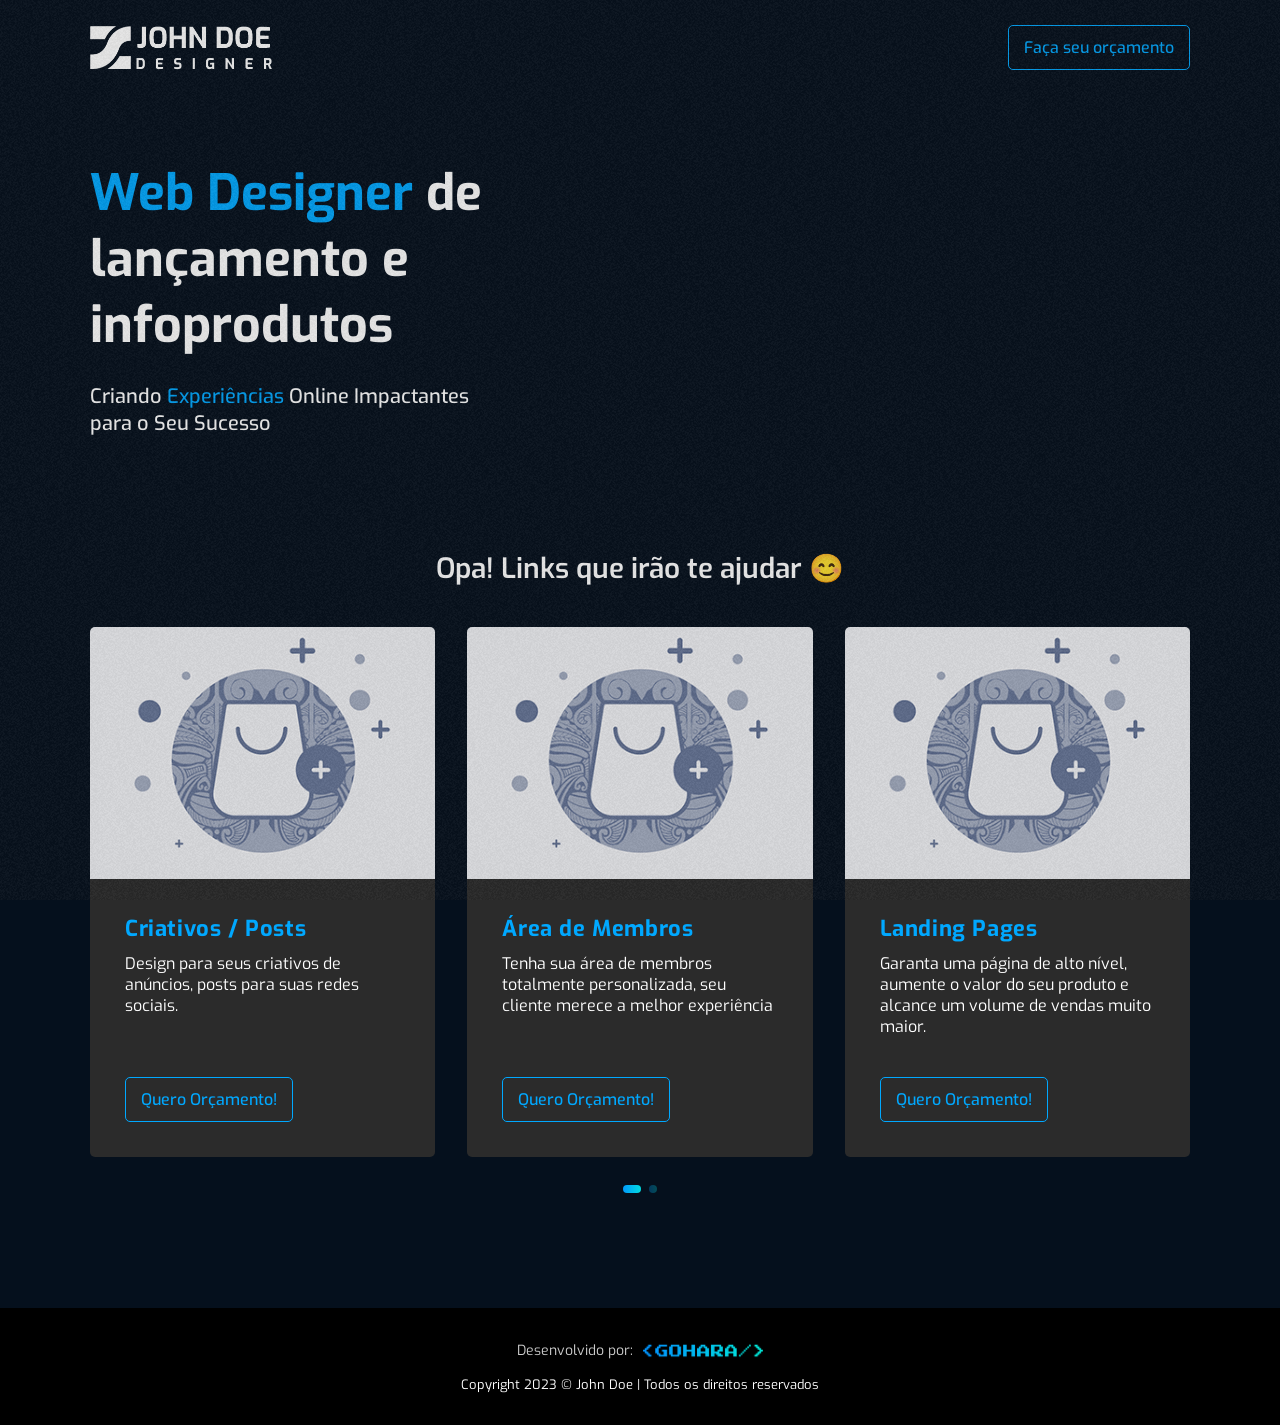
==== index.html @ d26f70c7 "initial commit" ====
<!DOCTYPE html>
<html lang="pt-br" class="page-home">
<head>
    <meta charset="UTF-8">
    <meta http-equiv="X-UA-Compatible" content="IE=edge">
    <meta name="viewport" content="width=device-width, initial-scale=1.0">
    <!-- fonts import -->
    <link rel="preconnect" href="https://fonts.gstatic.com" crossorigin>
    <link href="https://fonts.googleapis.com/css2?family=Exo:wght@400;500;600;700;900&display=swap" rel="stylesheet">
    <!-- five icon -->
    <link rel="shortcut icon" href="./img/favicon.png" type="image/x-icon">
    <!-- css imports -->
    <link rel="stylesheet" href="./css/plugins.css">
    <link rel="stylesheet" href="./css/main.min.css">
    <!-- Primary Meta Tags -->
    <title>Base Clean</title>
    <meta name="title" content="Base Clean" />
    <meta name="description" content="Colocar descrição do projeto no qual esta trabalhando" />
    <!-- Open Graph / Facebook -->
    <meta property="og:type" content="website" />
    <meta property="og:url" content="https://gohara.netlify.app/" />
    <meta property="og:title" content="Base Clean" />
    <meta property="og:description" content="Colocar descrição do projeto no qual esta trabalhando" />
    <meta property="og:image" content="https://gohara.netlify.app/img/meta-tags.png" />
    <!-- Twitter -->
    <meta property="twitter:card" content="summary_large_image" />
    <meta property="twitter:url" content="https://gohara.netlify.app/" />
    <meta property="twitter:title" content="Base Clean" />
    <meta property="twitter:description" content="Colocar descrição do projeto no qual esta trabalhando" />
    <meta property="twitter:image" content="https://gohara.netlify.app/img/meta-tags.png" />
</head>
<body>
    <div class="noise"></div>

    <header id="js-header">
        <div class="container">
            <a class="logo" href="./">
                <img src="./img/jhon-doe-logo.svg" alt="Jhon Doe Logo">
            </a>
            
            <a class="btn-orcamento" href="#faq">Faça seu orçamento</a>
        </div>
    </header>

    <section class="s-hero">
        <div class="container">
            <div class="left">
                <h1><span>Web Designer</span> de lançamento e infoprodutos</h1>
                <h3>Criando <span>Experiências</span> Online Impactantes para o Seu Sucesso</h3>
            </div>
        </div>
    </section>

    <section class="s-links">
        <div class="container">
            <div class="s-links-titles" data-aos="fade-right">
                <h2>Opa! <span>Links</span> que irão te ajudar 😊</h2>
            </div>

            <div class="slide-links" data-aos="fade-up">
                <div class="swiper-wrapper">
                    <div class="swiper-slide">
                        <div class="s-links-item">
                            <figure>
                                <img src="./img/img-test.png" alt="">
                            </figure>
                            <div class="s-links-info">
                                <h3>Criativos / Posts</h3>
                                <p>Design para seus criativos de anúncios, posts para suas redes sociais.</p>
                                <a class="btn-orcamento" href="#faq">Quero Orçamento!</a>
                            </div>
                        </div>
                    </div>
                    
                    <div class="swiper-slide">
                        <div class="s-links-item">
                            <figure>
                                <img src="./img/img-test.png" alt="">
                            </figure>
                            <div class="s-links-info">
                                <h3>Área de Membros</h3>
                                <p>Tenha sua área de membros totalmente personalizada, seu cliente merece a melhor experiência</p>
                                <a class="btn-orcamento" href="#faq">Quero Orçamento!</a>
                            </div>
                        </div>
                    </div>

                    <div class="swiper-slide">
                        <div class="s-links-item">
                            <figure>
                                <img src="./img/img-test.png" alt="">
                            </figure>
                            <div class="s-links-info">
                                <h3>Landing Pages</h3>
                                <p>Garanta uma página de alto nível, aumente o valor do seu produto e alcance um volume de vendas muito maior.</p>
                                <a class="btn-orcamento" href="#faq">Quero Orçamento!</a>
                            </div>
                        </div>
                    </div>
                    
                    <div class="swiper-slide">
                        <div class="s-links-item">
                            <figure>
                                <img src="./img/img-test.png" alt="">
                            </figure>
                            <div class="s-links-info">
                                <h3>Sites institucionais</h3>
                                <p>Criação de sites institucionais que são profissionais, modernos e personalizado em cada detalhe.</p>
                                <a class="btn-orcamento" href="#faq">Quero Orçamento!</a>
                            </div>
                        </div>
                    </div>
                </div>

                <div class="swiper-pagination"></div>
            </div>

            <!--
            <div class="s-links-bottom">
                <div class="swiper-pagination"></div>
            </div>
            -->
        </div>
    </section>

    <footer class="s-footer">
        <div class="container">
            <div class="partners">
                <div class="msg">
                    <p>Desenvolvido por:</p> 
                    <a class="image" href="https://gohara.netlify.app/" target="_blank">
                        <img src="./img/gohara-pixel-logo.png" alt="Logo de Gohara desenvolvedor">
                    </a>
                </div>

                <p class="copy">Copyright 2023 © John Doe | Todos os direitos reservados</p>
                <div class="copy-mobile">
                    <p>Copyright © Lucas & Viana 2023</p>
                    <p>Todoso os direitos reservados</p>
                </div>
            </div>
        </div>
    </footer>

    <!-- import scripts -->
    <script src="./js/plugins.js"></script>
    <script src="./js/all.js"></script>
</body>
</html>
---- css/main.min.css ----
*{margin:0;padding:0;list-style:none;text-decoration:none;outline:none;border:none;box-sizing:border-box;font-family:"Exo",sans-serif}body{background-color:#05101d}img{max-width:100%;display:block}a{text-decoration:none}button{background-color:rgba(0,0,0,0);cursor:pointer}.noise{display:block;width:100vw;height:100vh;opacity:.15;background-image:url("../img/noise-animation.gif");overflow:hidden;position:fixed;top:0;left:0;pointer-events:none;z-index:2024}.container{width:100%;max-width:1130px;padding:0 15px;margin:0 auto}.btn-orcamento{color:#00a8ff;background-color:rgba(0,0,0,0);border:1px solid #00a8ff;font-size:16px;font-weight:500;transition:all .3s ease;padding:11px 15px;border-radius:5px}.btn-orcamento:hover{color:#fff;background-color:#00a8ff}header{position:fixed;top:0;left:0;width:100%;z-index:2022;padding-top:25px;transition:all .3s ease}header.fixed-menu{background-color:#071126;padding-bottom:29px;transition:all .3s ease;overflow:hidden}header .container{display:flex;align-items:center;justify-content:space-between}header .logo{z-index:35}header .logo img{width:100%;max-width:182px;min-width:182px}@media(max-width: 768px){header nav{max-width:100%;margin-left:0;display:flex;justify-content:flex-end}header nav ul{display:none}header .hamburger{display:block}}@media(max-width: 500.1px){header:before{left:-50%}}.s-hero{padding-top:10rem;height:500px}.s-hero .left{width:100%;max-width:400px}.s-hero .left h1 span,.s-hero .left h3 span{color:#00a8ff}.s-hero .left h1{color:#fff;font-size:50px;font-style:normal;font-weight:700;line-height:normal;margin-bottom:25px}.s-hero .left h3{color:#fff;font-size:20px;font-style:normal;font-weight:500;line-height:normal}.s-links{padding:50px 0 100px}.s-links-bottom .swiper-pagination{position:relative;text-align:center;margin-top:30px;flex:1}.s-links-bottom .swiper-pagination .swiper-pagination-bullet{background:#019bfc;background:linear-gradient(90deg, rgb(1, 155, 252) 0%, rgb(1, 219, 224) 100%);opacity:.3;border-radius:12px;transition:all .3s}.s-links-bottom .swiper-pagination .swiper-pagination-bullet-active{opacity:1;width:17.23px}.s-links-titles{margin-bottom:40px;text-align:center}.s-links-titles h2{color:#fff;font-size:28px;font-style:normal;font-weight:600;line-height:normal}.s-links-item{width:100%;max-width:370px;border-radius:5px;overflow:hidden}.s-links-item h3{color:#fff;font-size:22px;font-style:normal;font-weight:500;line-height:normal}.s-links-item p{color:#fff;font-size:16px;font-style:normal;font-weight:400;line-height:normal;min-height:84px}.s-links-info{padding:35px;background-color:#2b2b2b}.s-links-info h3{font-weight:700;margin-bottom:10px;letter-spacing:.6px;color:#00a8ff}.s-links-info a{margin-top:40px;display:inline-block}.s-links .slide-links{overflow:hidden}.s-links .slide-links .swiper-pagination{position:relative;text-align:center;margin-top:30px;flex:1}.s-links .slide-links .swiper-pagination .swiper-pagination-bullet{background:#019bfc;background:linear-gradient(90deg, rgb(1, 155, 252) 0%, rgb(1, 219, 224) 100%);opacity:.3;border-radius:12px;transition:all .3s}.s-links .slide-links .swiper-pagination .swiper-pagination-bullet-active{opacity:1;width:17.23px}.s-404,body{height:100vh}#page-404 body{background:url("../img/pg-not-found-bg.jpg") no-repeat center center/cover}.s-404{display:flex;align-items:center;justify-content:space-between;width:100%;max-width:42%;margin:0 auto}.s-404 main{max-width:23.75rem;color:#d6d6f2}.s-404 aside{display:flex;align-items:center}.s-404 h1{font-size:2.5rem;line-height:120%}.s-404 p{margin-top:1.5rem;font-size:1.25rem;font-weight:300;line-height:140%}.s-404 .button-wrapper{margin-top:3.5rem;display:flex;align-items:center;gap:1rem}.s-404 .button-wrapper .btn{display:flex;align-items:center;justify-content:center;padding:.75rem 1.5rem;background:#151557;border-radius:62.4375rem;color:#e2e2f5;font-weight:500;line-height:140%;text-transform:uppercase}.s-404 .button-wrapper .btn:hover{background:#212187}footer{background-color:#000}footer .container{display:flex;align-items:center;justify-content:center;flex-direction:column;padding:2rem 0}footer .msg{display:flex;align-items:center;justify-content:center;width:100%;max-width:100%;margin-bottom:15px}footer .msg .image{max-width:120px}footer .msg p{margin-right:10px;font-weight:400;font-size:14px;line-height:150%;color:#fff;opacity:.8;text-align:left}footer .partners{width:100%;max-width:100%;text-align:center}footer .partners .copy{font-size:13px;color:#fff}footer .partners .copy-mobile{display:none}@media(max-width: 500.1px){footer .partners .copy{display:none}footer .partners .copy-mobile{color:#fff;display:block}footer .partners .copy-mobile p:not(:last-child){margin-bottom:5px}footer .msg{flex-direction:column}footer .msg p{margin-right:0;margin-bottom:5px}}
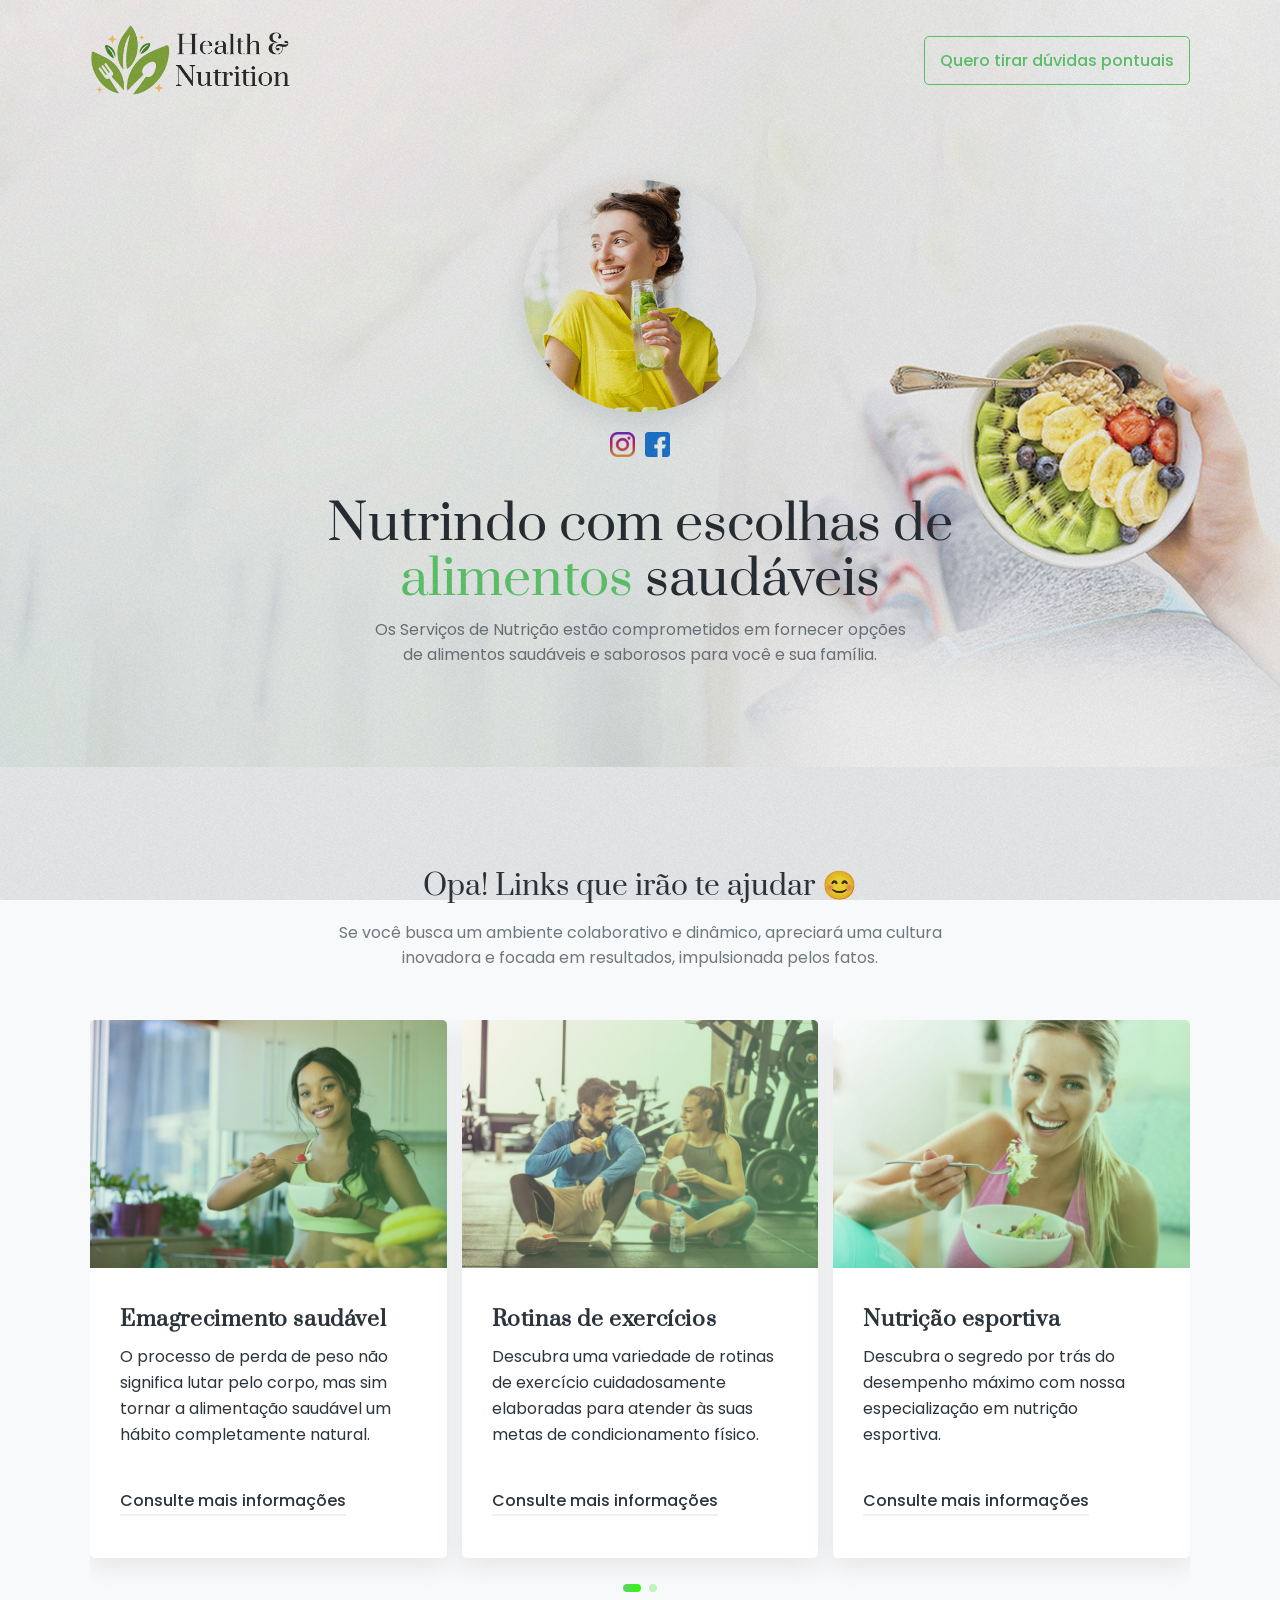
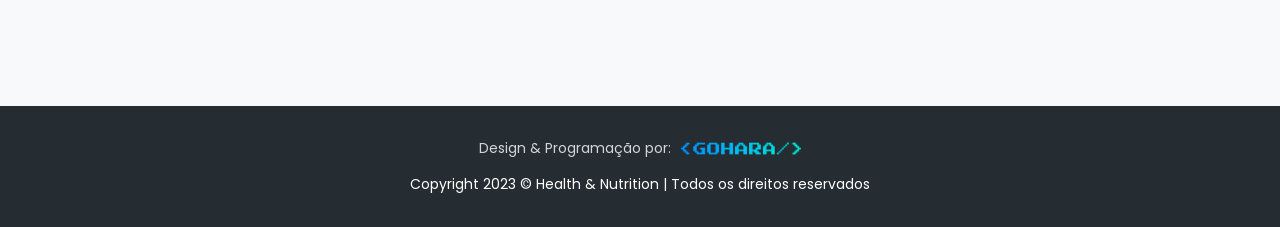
==== commit 7b779a28: "Ajustes" ====
--- a/index.html
+++ b/index.html
@@ -5,15 +5,19 @@
     <meta http-equiv="X-UA-Compatible" content="IE=edge">
     <meta name="viewport" content="width=device-width, initial-scale=1.0">
     <!-- fonts import -->
+    <link rel="preconnect" href="https://fonts.googleapis.com">
     <link rel="preconnect" href="https://fonts.gstatic.com" crossorigin>
-    <link href="https://fonts.googleapis.com/css2?family=Exo:wght@400;500;600;700;900&display=swap" rel="stylesheet">
+    <link href="https://fonts.googleapis.com/css2?family=Prata&display=swap" rel="stylesheet">
+    <link rel="preconnect" href="https://fonts.googleapis.com">
+    <link rel="preconnect" href="https://fonts.gstatic.com" crossorigin>
+    <link href="https://fonts.googleapis.com/css2?family=Poppins:wght@400;500;700&display=swap" rel="stylesheet">
     <!-- five icon -->
     <link rel="shortcut icon" href="./img/favicon.png" type="image/x-icon">
     <!-- css imports -->
     <link rel="stylesheet" href="./css/plugins.css">
     <link rel="stylesheet" href="./css/main.min.css">
     <!-- Primary Meta Tags -->
-    <title>Base Clean</title>
+    <title>Health & Nutrition - Site Oficial</title>
     <meta name="title" content="Base Clean" />
     <meta name="description" content="Colocar descrição do projeto no qual esta trabalhando" />
     <!-- Open Graph / Facebook -->
@@ -34,27 +38,45 @@
 
     <header id="js-header">
         <div class="container">
-            <a class="logo" href="./">
-                <img src="./img/jhon-doe-logo.svg" alt="Jhon Doe Logo">
-            </a>
-            
-            <a class="btn-orcamento" href="#faq">Faça seu orçamento</a>
+            <a class="logo" href="./"></a>
+            <a class="btn-orcamento" href="#faq">Quero tirar dúvidas pontuais</a>
         </div>
     </header>
 
-    <section class="s-hero">
+    <section class="s-hero s-hero-bg-mobile">
         <div class="container">
-            <div class="left">
-                <h1><span>Web Designer</span> de lançamento e infoprodutos</h1>
-                <h3>Criando <span>Experiências</span> Online Impactantes para o Seu Sucesso</h3>
+            <div class="s-hero-center">
+                <div class="s-hero-photo" data-aos="fade-down">
+                    <img src="./img/photo-perfil.png" alt="">
+                </div>
+                <div class="s-hero-icons" data-aos="fade-down" data-aos-offset="0">
+                    <ul>
+                        <a href="#">
+                            <li><img src="./img/instagram-icon-01.png" target="_blank" rel="noopener noreferrer" alt="Ícone do Instagram"></li>
+                            <li><img src="./img/facebook-icon-02.png" target="_blank" rel="noopener noreferrer" alt="Ícone do Facebook"></li>
+                        </a>
+                    </ul>
+                </div>
+                <h1 data-aos="fade-up" data-aos-delay="150" data-aos-offset="0">
+                    Nutrindo com escolhas de <span>alimentos</span> saudáveis
+                    <!-- 
+                    <span class="ic-search">
+                        <div class="alert-show">
+                            É possível alterar esse título
+                        </div>
+                    </span>
+                    -->
+                </h1>
+                <p data-aos="fade-up" data-aos-delay="250" data-aos-offset="0">Os Serviços de Nutrição estão comprometidos em fornecer opções de alimentos saudáveis e saborosos para você e sua família.</p>
             </div>
         </div>
     </section>
 
     <section class="s-links">
         <div class="container">
-            <div class="s-links-titles" data-aos="fade-right">
+            <div class="s-links-titles" data-aos="fade-down" data-aos-delay="350" data-aos-offset="0">
                 <h2>Opa! <span>Links</span> que irão te ajudar 😊</h2>
+                <p>Se você busca um ambiente colaborativo e dinâmico, apreciará uma cultura inovadora e focada em resultados, impulsionada pelos fatos.</p>
             </div>
 
             <div class="slide-links" data-aos="fade-up">
@@ -62,12 +84,12 @@
                     <div class="swiper-slide">
                         <div class="s-links-item">
                             <figure>
-                                <img src="./img/img-test.png" alt="">
+                                <img src="./img/programa-perca-de-peso.jpeg" alt="">
                             </figure>
                             <div class="s-links-info">
-                                <h3>Criativos / Posts</h3>
-                                <p>Design para seus criativos de anúncios, posts para suas redes sociais.</p>
-                                <a class="btn-orcamento" href="#faq">Quero Orçamento!</a>
+                                <h3>Emagrecimento saudável</h3>
+                                <p>O processo de perda de peso não significa lutar pelo corpo, mas sim tornar a alimentação saudável um hábito completamente natural.</p>
+                                <a class="btn-consulte-mais-informacoes" href="https://api.whatsapp.com/send?phone=5514999066665&text=Olá! Estou interessado em obter informações sobre emagrecimento saudável.">Consulte mais informações</a>
                             </div>
                         </div>
                     </div>
@@ -75,12 +97,12 @@
                     <div class="swiper-slide">
                         <div class="s-links-item">
                             <figure>
-                                <img src="./img/img-test.png" alt="">
+                                <img src="./img/rotina-de-exercicios.jpeg" alt="">
                             </figure>
                             <div class="s-links-info">
-                                <h3>Área de Membros</h3>
-                                <p>Tenha sua área de membros totalmente personalizada, seu cliente merece a melhor experiência</p>
-                                <a class="btn-orcamento" href="#faq">Quero Orçamento!</a>
+                                <h3>Rotinas de exercícios</h3>
+                                <p>Descubra uma variedade de rotinas de exercício cuidadosamente elaboradas para atender às suas metas de condicionamento físico.</p>
+                                <a class="btn-consulte-mais-informacoes" href="#faq">Consulte mais informações</a>
                             </div>
                         </div>
                     </div>
@@ -88,12 +110,12 @@
                     <div class="swiper-slide">
                         <div class="s-links-item">
                             <figure>
-                                <img src="./img/img-test.png" alt="">
+                                <img src="./img/nutricao-esportiva.jpeg" alt="">
                             </figure>
                             <div class="s-links-info">
-                                <h3>Landing Pages</h3>
-                                <p>Garanta uma página de alto nível, aumente o valor do seu produto e alcance um volume de vendas muito maior.</p>
-                                <a class="btn-orcamento" href="#faq">Quero Orçamento!</a>
+                                <h3>Nutrição esportiva</h3>
+                                <p>Descubra o segredo por trás do desempenho máximo com nossa especialização em nutrição esportiva.</p>
+                                <a class="btn-consulte-mais-informacoes" href="#faq">Consulte mais informações</a>
                             </div>
                         </div>
                     </div>
@@ -101,12 +123,12 @@
                     <div class="swiper-slide">
                         <div class="s-links-item">
                             <figure>
-                                <img src="./img/img-test.png" alt="">
+                                <img src="./img/nutricao-pessoal.jpeg" alt="">
                             </figure>
                             <div class="s-links-info">
-                                <h3>Sites institucionais</h3>
-                                <p>Criação de sites institucionais que são profissionais, modernos e personalizado em cada detalhe.</p>
-                                <a class="btn-orcamento" href="#faq">Quero Orçamento!</a>
+                                <h3>Nutrição pessoal</h3>
+                                <p>Inicie sua jornada em direção a uma vida mais saudável e equilibrada com a orientação e adaptada exclusivamente para você.</p>
+                                <a class="btn-consulte-mais-informacoes" href="#faq">Consulte mais informações</a>
                             </div>
                         </div>
                     </div>
@@ -114,12 +136,6 @@
 
                 <div class="swiper-pagination"></div>
             </div>
-
-            <!--
-            <div class="s-links-bottom">
-                <div class="swiper-pagination"></div>
-            </div>
-            -->
         </div>
     </section>
 
@@ -127,17 +143,13 @@
         <div class="container">
             <div class="partners">
                 <div class="msg">
-                    <p>Desenvolvido por:</p> 
+                    <p>Design & Programação por:</p> 
                     <a class="image" href="https://gohara.netlify.app/" target="_blank">
                         <img src="./img/gohara-pixel-logo.png" alt="Logo de Gohara desenvolvedor">
                     </a>
                 </div>
 
-                <p class="copy">Copyright 2023 © John Doe | Todos os direitos reservados</p>
-                <div class="copy-mobile">
-                    <p>Copyright © Lucas & Viana 2023</p>
-                    <p>Todoso os direitos reservados</p>
-                </div>
+                <p class="copy">Copyright 2023 © Health & Nutrition | Todos os direitos reservados</p>
             </div>
         </div>
     </footer>
--- a/css/main.min.css
+++ b/css/main.min.css
@@ -1 +1 @@
-*{margin:0;padding:0;list-style:none;text-decoration:none;outline:none;border:none;box-sizing:border-box;font-family:"Exo",sans-serif}body{background-color:#05101d}img{max-width:100%;display:block}a{text-decoration:none}button{background-color:rgba(0,0,0,0);cursor:pointer}.noise{display:block;width:100vw;height:100vh;opacity:.15;background-image:url("../img/noise-animation.gif");overflow:hidden;position:fixed;top:0;left:0;pointer-events:none;z-index:2024}.container{width:100%;max-width:1130px;padding:0 15px;margin:0 auto}.btn-orcamento{color:#00a8ff;background-color:rgba(0,0,0,0);border:1px solid #00a8ff;font-size:16px;font-weight:500;transition:all .3s ease;padding:11px 15px;border-radius:5px}.btn-orcamento:hover{color:#fff;background-color:#00a8ff}header{position:fixed;top:0;left:0;width:100%;z-index:2022;padding-top:25px;transition:all .3s ease}header.fixed-menu{background-color:#071126;padding-bottom:29px;transition:all .3s ease;overflow:hidden}header .container{display:flex;align-items:center;justify-content:space-between}header .logo{z-index:35}header .logo img{width:100%;max-width:182px;min-width:182px}@media(max-width: 768px){header nav{max-width:100%;margin-left:0;display:flex;justify-content:flex-end}header nav ul{display:none}header .hamburger{display:block}}@media(max-width: 500.1px){header:before{left:-50%}}.s-hero{padding-top:10rem;height:500px}.s-hero .left{width:100%;max-width:400px}.s-hero .left h1 span,.s-hero .left h3 span{color:#00a8ff}.s-hero .left h1{color:#fff;font-size:50px;font-style:normal;font-weight:700;line-height:normal;margin-bottom:25px}.s-hero .left h3{color:#fff;font-size:20px;font-style:normal;font-weight:500;line-height:normal}.s-links{padding:50px 0 100px}.s-links-bottom .swiper-pagination{position:relative;text-align:center;margin-top:30px;flex:1}.s-links-bottom .swiper-pagination .swiper-pagination-bullet{background:#019bfc;background:linear-gradient(90deg, rgb(1, 155, 252) 0%, rgb(1, 219, 224) 100%);opacity:.3;border-radius:12px;transition:all .3s}.s-links-bottom .swiper-pagination .swiper-pagination-bullet-active{opacity:1;width:17.23px}.s-links-titles{margin-bottom:40px;text-align:center}.s-links-titles h2{color:#fff;font-size:28px;font-style:normal;font-weight:600;line-height:normal}.s-links-item{width:100%;max-width:370px;border-radius:5px;overflow:hidden}.s-links-item h3{color:#fff;font-size:22px;font-style:normal;font-weight:500;line-height:normal}.s-links-item p{color:#fff;font-size:16px;font-style:normal;font-weight:400;line-height:normal;min-height:84px}.s-links-info{padding:35px;background-color:#2b2b2b}.s-links-info h3{font-weight:700;margin-bottom:10px;letter-spacing:.6px;color:#00a8ff}.s-links-info a{margin-top:40px;display:inline-block}.s-links .slide-links{overflow:hidden}.s-links .slide-links .swiper-pagination{position:relative;text-align:center;margin-top:30px;flex:1}.s-links .slide-links .swiper-pagination .swiper-pagination-bullet{background:#019bfc;background:linear-gradient(90deg, rgb(1, 155, 252) 0%, rgb(1, 219, 224) 100%);opacity:.3;border-radius:12px;transition:all .3s}.s-links .slide-links .swiper-pagination .swiper-pagination-bullet-active{opacity:1;width:17.23px}.s-404,body{height:100vh}#page-404 body{background:url("../img/pg-not-found-bg.jpg") no-repeat center center/cover}.s-404{display:flex;align-items:center;justify-content:space-between;width:100%;max-width:42%;margin:0 auto}.s-404 main{max-width:23.75rem;color:#d6d6f2}.s-404 aside{display:flex;align-items:center}.s-404 h1{font-size:2.5rem;line-height:120%}.s-404 p{margin-top:1.5rem;font-size:1.25rem;font-weight:300;line-height:140%}.s-404 .button-wrapper{margin-top:3.5rem;display:flex;align-items:center;gap:1rem}.s-404 .button-wrapper .btn{display:flex;align-items:center;justify-content:center;padding:.75rem 1.5rem;background:#151557;border-radius:62.4375rem;color:#e2e2f5;font-weight:500;line-height:140%;text-transform:uppercase}.s-404 .button-wrapper .btn:hover{background:#212187}footer{background-color:#000}footer .container{display:flex;align-items:center;justify-content:center;flex-direction:column;padding:2rem 0}footer .msg{display:flex;align-items:center;justify-content:center;width:100%;max-width:100%;margin-bottom:15px}footer .msg .image{max-width:120px}footer .msg p{margin-right:10px;font-weight:400;font-size:14px;line-height:150%;color:#fff;opacity:.8;text-align:left}footer .partners{width:100%;max-width:100%;text-align:center}footer .partners .copy{font-size:13px;color:#fff}footer .partners .copy-mobile{display:none}@media(max-width: 500.1px){footer .partners .copy{display:none}footer .partners .copy-mobile{color:#fff;display:block}footer .partners .copy-mobile p:not(:last-child){margin-bottom:5px}footer .msg{flex-direction:column}footer .msg p{margin-right:0;margin-bottom:5px}}+*{margin:0;padding:0;list-style:none;text-decoration:none;outline:none;border:none;box-sizing:border-box}img{max-width:100%;display:block}a{text-decoration:none}button{background-color:rgba(0,0,0,0);cursor:pointer}.noise{display:block;width:100vw;height:100vh;opacity:.11;background-image:url("../img/noise-animation.gif");overflow:hidden;position:fixed;top:0;left:0;pointer-events:none;z-index:2024}.container{width:100%;max-width:1130px;padding:0 15px;margin:0 auto}h1,h2,h3{font-family:"Prata",serif}p{font-family:"Poppins",sans-serif}.btn-orcamento{color:#61ce70;background-color:rgba(0,0,0,0);border:1px solid #61ce70;font-size:16px;font-weight:500;transition:all .3s ease;padding:11px 15px;border-radius:5px;font-family:"Poppins",sans-serif}.btn-orcamento:hover{color:#fff;background-color:#61ce70}@media(max-width: 500.1px){.btn-orcamento{font-size:14px}}@media(max-width: 320.1px){.btn-orcamento{font-size:14px;padding:10px 10px}}.btn-consulte-mais-informacoes{position:relative;color:#2b343b;background-color:rgba(0,0,0,0);font-size:16px;font-weight:500;transition:all .3s ease 0s;border-radius:5px;font-family:"Poppins",sans-serif}.btn-consulte-mais-informacoes:hover{color:#61ce70}.btn-consulte-mais-informacoes:hover:after{width:100%;right:auto;left:0}.btn-consulte-mais-informacoes:before{position:absolute;content:"";bottom:-3px;left:auto;right:0;width:100%;height:2px;background-color:#efefef;transition:all .3s ease 0s}.btn-consulte-mais-informacoes:after{position:absolute;content:"";bottom:-3px;left:auto;right:0;width:0;height:2px;background-color:#61ce70;transition:all .3s ease 0s}.ic-search{position:absolute;left:0;top:-30px;z-index:6;width:26px;height:16px;display:inline-block;vertical-align:-3px;background:url("data:image/svg+xml,%3Csvg fill='%23113966' xmlns='http://www.w3.org/2000/svg' xmlns:xlink='http://www.w3.org/1999/xlink' x='0px' y='0px' viewBox='0 0 510 510'%3E%3Cpath d='M255,0C114.75,0,0,114.75,0,255s114.75,255,255,255s255-114.75,255-255S395.25,0,255,0z M280.5,382.5h-51v-153h51V382.5z M280.5,178.5h-51v-51h51V178.5z'/%3E%3C/svg%3E") no-repeat}.ic-search .alert-show{position:absolute;margin-left:20px;background-color:#474e5f;border-radius:6px;padding:20px;color:#fff;font-size:12px;transform:scale(0.6);transform-origin:top left;opacity:0;visibility:hidden;transition:ease-in-out .2s;transition-delay:.2s;width:274px;font-weight:400;z-index:5}.ic-search:hover .alert-show{opacity:1;visibility:visible;transform:scale(1);transition-delay:0s}.ic-search .alert-show::before{position:absolute;top:10px;left:-5px;border-top:5px solid rgba(0,0,0,0);border-bottom:5px solid rgba(0,0,0,0);border-right:5px solid #474e5f}.ic-search .link{display:block;margin-top:20px;color:#fff;text-decoration:none}.ic-search .link::before{content:"";background-image:url("data:image/svg+xml,%3Csvg fill='%23fff' xmlns='http://www.w3.org/2000/svg' width='16' height='16' viewBox='0 0 16 16'%3E%3Cg transform='translate(0 -3)'%3E%3Cg transform='translate(-.258 2.742)'%3E%3Cpath d='M16.034 6.97l-2.049-.27a5.9 5.9 0 0 0-.574-1.383l1.256-1.647a.258.258 0 0 0-.022-.339l-1.46-1.46a.257.257 0 0 0-.339-.022L11.2 3.106a5.9 5.9 0 0 0-1.38-.574L9.546.482A.258.258 0 0 0 9.29.258H7.226a.258.258 0 0 0-.256.224l-.27 2.05a5.9 5.9 0 0 0-1.383.574L3.67 1.849a.257.257 0 0 0-.339.022l-1.46 1.46a.258.258 0 0 0-.022.339l1.257 1.643A5.9 5.9 0 0 0 2.532 6.7l-2.05.27a.258.258 0 0 0-.224.256V9.29a.258.258 0 0 0 .224.256l2.05.273a5.9 5.9 0 0 0 .573 1.381l-1.256 1.646a.258.258 0 0 0 .022.339l1.46 1.46a.258.258 0 0 0 .339.022l1.643-1.257a5.9 5.9 0 0 0 1.383.574l.273 2.05a.258.258 0 0 0 .256.224H9.29a.258.258 0 0 0 .256-.224l.273-2.05a5.9 5.9 0 0 0 1.383-.574l1.643 1.257a.258.258 0 0 0 .339-.022l1.46-1.46a.258.258 0 0 0 .022-.339L13.411 11.2a5.9 5.9 0 0 0 .574-1.383l2.05-.273a.258.258 0 0 0 .224-.256V7.226a.258.258 0 0 0-.225-.256zm-7.776 3.611a2.323 2.323 0 1 1 2.323-2.323 2.322 2.322 0 0 1-2.323 2.323z'%3E%3C/path%3E%3C/g%3E%3C/g%3E%3C/svg%3E");width:16px;height:16px;display:inline-block;margin-right:5px;vertical-align:-4px}header{position:fixed;top:0;left:0;width:100%;z-index:2022;padding-top:25px;transition:all .3s ease}header.fixed-menu{background-color:rgba(43,52,59,.968627451);padding-bottom:29px;transition:all .3s ease;overflow:hidden}header.fixed-menu .logo{background:url("../img/nutrition-logo.png") no-repeat center center;display:inline-block;width:200px;height:70px;background-size:100%;transition:background-image .3s}header .logo{display:inline-block;width:200px;height:70px;background:url("../img/nutrition-logo-black.png") no-repeat center center;background-size:100%;transition:background-image .3s}header .container{display:flex;align-items:center;justify-content:space-between}header .logo{z-index:35}header .logo img{width:100%;max-width:182px;min-width:182px}@media(max-width: 768px){header nav{max-width:100%;margin-left:0;display:flex;justify-content:flex-end}header nav ul{display:none}header .hamburger{display:block}}@media(max-width: 521px){header .logo{margin-bottom:20px}header .container{flex-direction:column;justify-content:center}}@media(max-width: 500.1px){header{padding-top:15px}header:before{left:-50%}header.fixed-menu{padding-bottom:15px}header.fixed-menu .logo{width:160px;height:60px}header .logo{width:160px;height:60px;margin-bottom:10px}}@media(max-width: 320.1px){header{padding:10px 0}header.fixed-menu{padding-bottom:15px}header.fixed-menu .logo{width:130px;height:45px}header .logo{width:130px;height:45px}}.s-hero{padding:180px 0 100px;background:url("../img/s-hero-background.png") no-repeat center center;background-size:cover;display:inline-block;width:100%;transition:background-image .3s}.s-hero-photo{border-radius:100%;height:232px;width:232px;overflow:hidden;display:flex;align-items:center;justify-content:center;position:relative;box-shadow:rgba(100,100,111,.2) 0px 7px 29px 0px}.s-hero-photo img{width:100%;height:auto}.s-hero-icons{display:flex;justify-content:center;width:100%;max-width:100%;margin-top:20px}.s-hero-icons ul a{display:flex}.s-hero-icons ul a li{transition:all .3s ease}@media(min-width: 768px){.s-hero-icons ul a li:hover{transform:scale(1.2)}}.s-hero-icons ul a li:not(:last-child){margin-right:10px}.s-hero-icons img{max-width:25px}.s-hero-center{width:100%;max-width:670px;text-align:center;margin:0 auto;display:flex;flex-direction:column;align-items:center;position:relative}.s-hero-center h1 span,.s-hero-center h3 span{color:#61ce70}.s-hero-center h1{color:#262d33;font-size:50px;font-style:normal;font-weight:400;line-height:1.1;margin:40px 0 10px}.s-hero-center p{color:#6f787e;font-size:16px;font-style:normal;font-weight:400;line-height:normal;max-width:550px;margin:0 auto}@media(max-width: 768px){.s-hero-center h1{font-size:40px}}@media(max-width: 500.1px){.s-hero{padding:170px 0 100px}.s-hero-bg-mobile{padding:230px 0 100px;background:url("../img/s-hero-background-mobile.png") no-repeat center center;background-size:cover;display:inline-block;width:100%;transition:background-image .3s}.s-hero-center h1{font-size:28px}}@media(max-width: 320.1px){.s-hero{padding:180px 0 100px}.s-hero-photo{height:150px;width:150px}.s-hero-center h1{margin:20px 0 10px;font-size:22px}.s-hero-center p{font-size:15px}.s-hero-icons img{max-width:20px}}.s-links{padding:100px 0;background-color:#f8f9fa}.s-links-bottom .swiper-pagination{position:relative;text-align:center;margin-top:30px;flex:1}.s-links-bottom .swiper-pagination .swiper-pagination-bullet{background:#019bfc;background:linear-gradient(90deg, rgb(1, 155, 252) 0%, rgb(1, 219, 224) 100%);opacity:.3;border-radius:12px;transition:all .3s}.s-links-bottom .swiper-pagination .swiper-pagination-bullet-active{opacity:1;width:17.23px}.s-links-titles{margin-bottom:40px;text-align:center;width:100%;max-width:650px;margin:0 auto}.s-links-titles h2{color:#2b343b;font-size:28px;font-style:normal;font-weight:400;line-height:normal;margin-bottom:15px}.s-links-titles p{color:#6f787e;font-size:16px;font-style:normal;font-weight:400;line-height:normal}.s-links-item{width:100%;max-width:370px;border-radius:5px;overflow:hidden;box-shadow:rgba(149,157,165,.2) 0px 8px 24px}.s-links-item figure{position:relative}.s-links-item figure:after{content:"";top:0;position:absolute;background:linear-gradient(306deg, rgba(97, 206, 112, 0.5411764706) 0%, rgba(70, 73, 140, 0) 100%);width:100%;height:100%;z-index:1;opacity:1;transition:opacity .3s ease}.s-links-info{padding:37px 30px 45px 30px;background-color:#fff;box-shadow:0 0 10px 0 rgba(43,52,59,.05)}.s-links-info h3{font-weight:700;margin-bottom:10px;letter-spacing:.6px;color:#2b343b;font-size:21px}.s-links-info p{color:#2b343b;font-size:16px;font-style:normal;font-weight:400;line-height:26px;min-height:84px}.s-links-info a{margin-top:40px;display:inline-block}.s-links .slide-links{overflow:hidden;margin-top:50px}.s-links .slide-links .swiper-pagination{position:relative;text-align:center;margin-top:30px;flex:1}.s-links .slide-links .swiper-pagination .swiper-pagination-bullet{background:#61ce70;background:linear-gradient(90deg, #61ce70 0%, rgb(45, 252, 1) 100%);opacity:.3;border-radius:12px;transition:all .3s}.s-links .slide-links .swiper-pagination .swiper-pagination-bullet-active{opacity:1;width:17.23px}@media(max-width: 500.1px){.s-links{padding:50px 0}.s-links-titles h2{font-size:24px}}@media(max-width: 320.1px){.s-links-titles h2{font-size:22px}.s-links-titles p{font-size:15px}}.s-404,body{height:100vh}#page-404 body{background:url("../img/pg-not-found-bg.jpg") no-repeat center center/cover}.s-404{display:flex;align-items:center;justify-content:space-between;width:100%;max-width:42%;margin:0 auto}.s-404 main{max-width:23.75rem;color:#d6d6f2}.s-404 aside{display:flex;align-items:center}.s-404 h1{font-size:2.5rem;line-height:120%}.s-404 p{margin-top:1.5rem;font-size:1.25rem;font-weight:300;line-height:140%}.s-404 .button-wrapper{margin-top:3.5rem;display:flex;align-items:center;gap:1rem}.s-404 .button-wrapper .btn{display:flex;align-items:center;justify-content:center;padding:.75rem 1.5rem;background:#151557;border-radius:62.4375rem;color:#e2e2f5;font-weight:500;line-height:140%;text-transform:uppercase}.s-404 .button-wrapper .btn:hover{background:#212187}footer{background-color:#252d32}footer .container{display:flex;align-items:center;justify-content:center;flex-direction:column;padding:2rem 0}footer .msg{display:flex;align-items:center;justify-content:center;width:100%;max-width:100%;margin-bottom:15px}footer .msg .image{max-width:120px}footer .msg p{margin-right:10px;font-weight:400;font-size:14px;line-height:150%;color:#fff;opacity:.8;text-align:left}footer .partners{width:100%;max-width:100%;text-align:center}footer .partners .copy{font-size:14px;color:#fff}@media(max-width: 500.1px){footer .msg{flex-direction:column}footer .msg p{margin-right:0;margin-bottom:5px}}
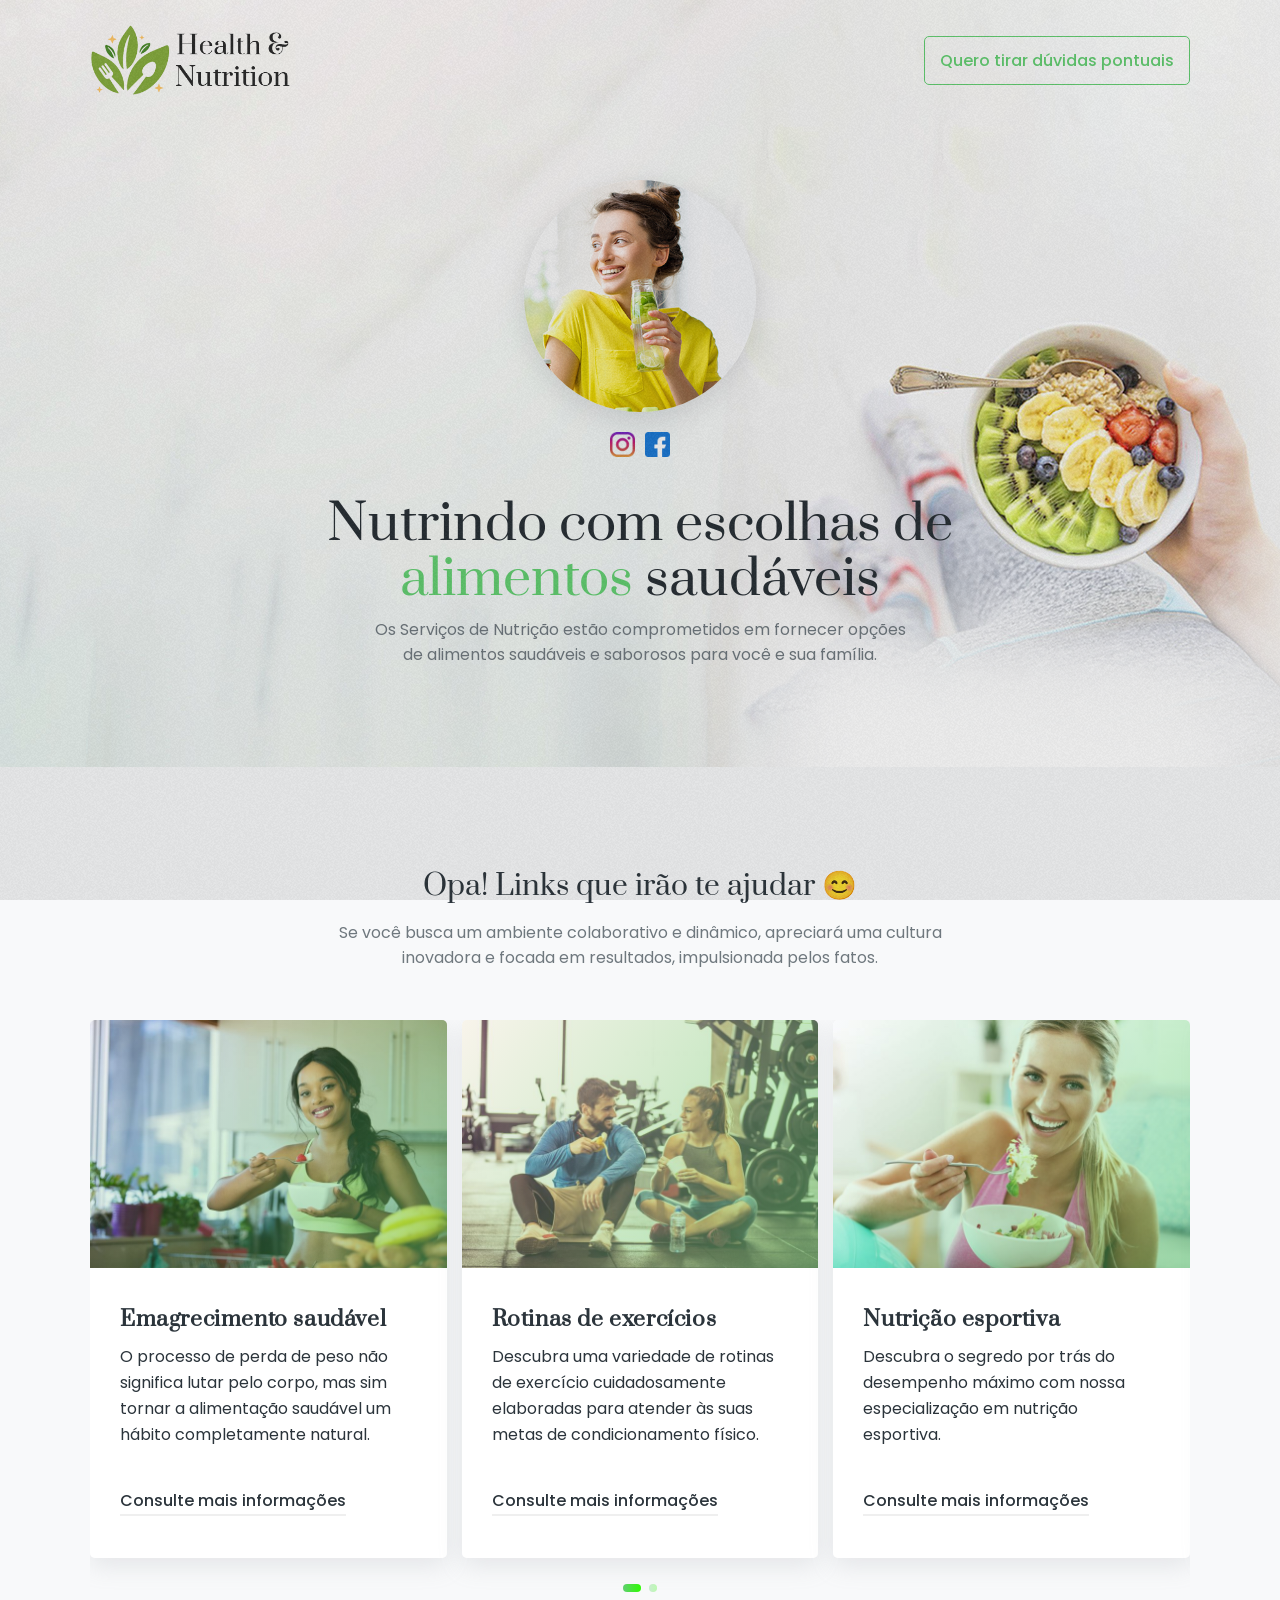
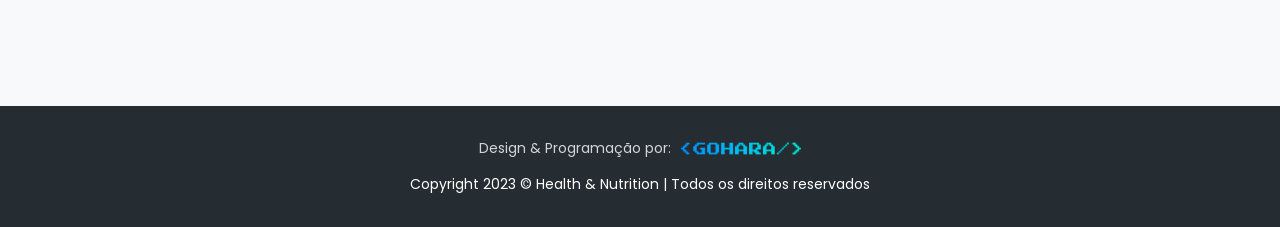
==== commit dd8807b8: "Ajustes" ====
--- a/index.html
+++ b/index.html
@@ -38,7 +38,13 @@
 
     <header id="js-header">
         <div class="container">
-            <a class="logo" href="./"></a>
+            <a class="logo" href="./">
+                <span class="ic-search">
+                    <div class="alert-show">
+                        É possível alterar esse título
+                    </div>
+                </span>
+            </a>
             <a class="btn-orcamento" href="#faq">Quero tirar dúvidas pontuais</a>
         </div>
     </header>
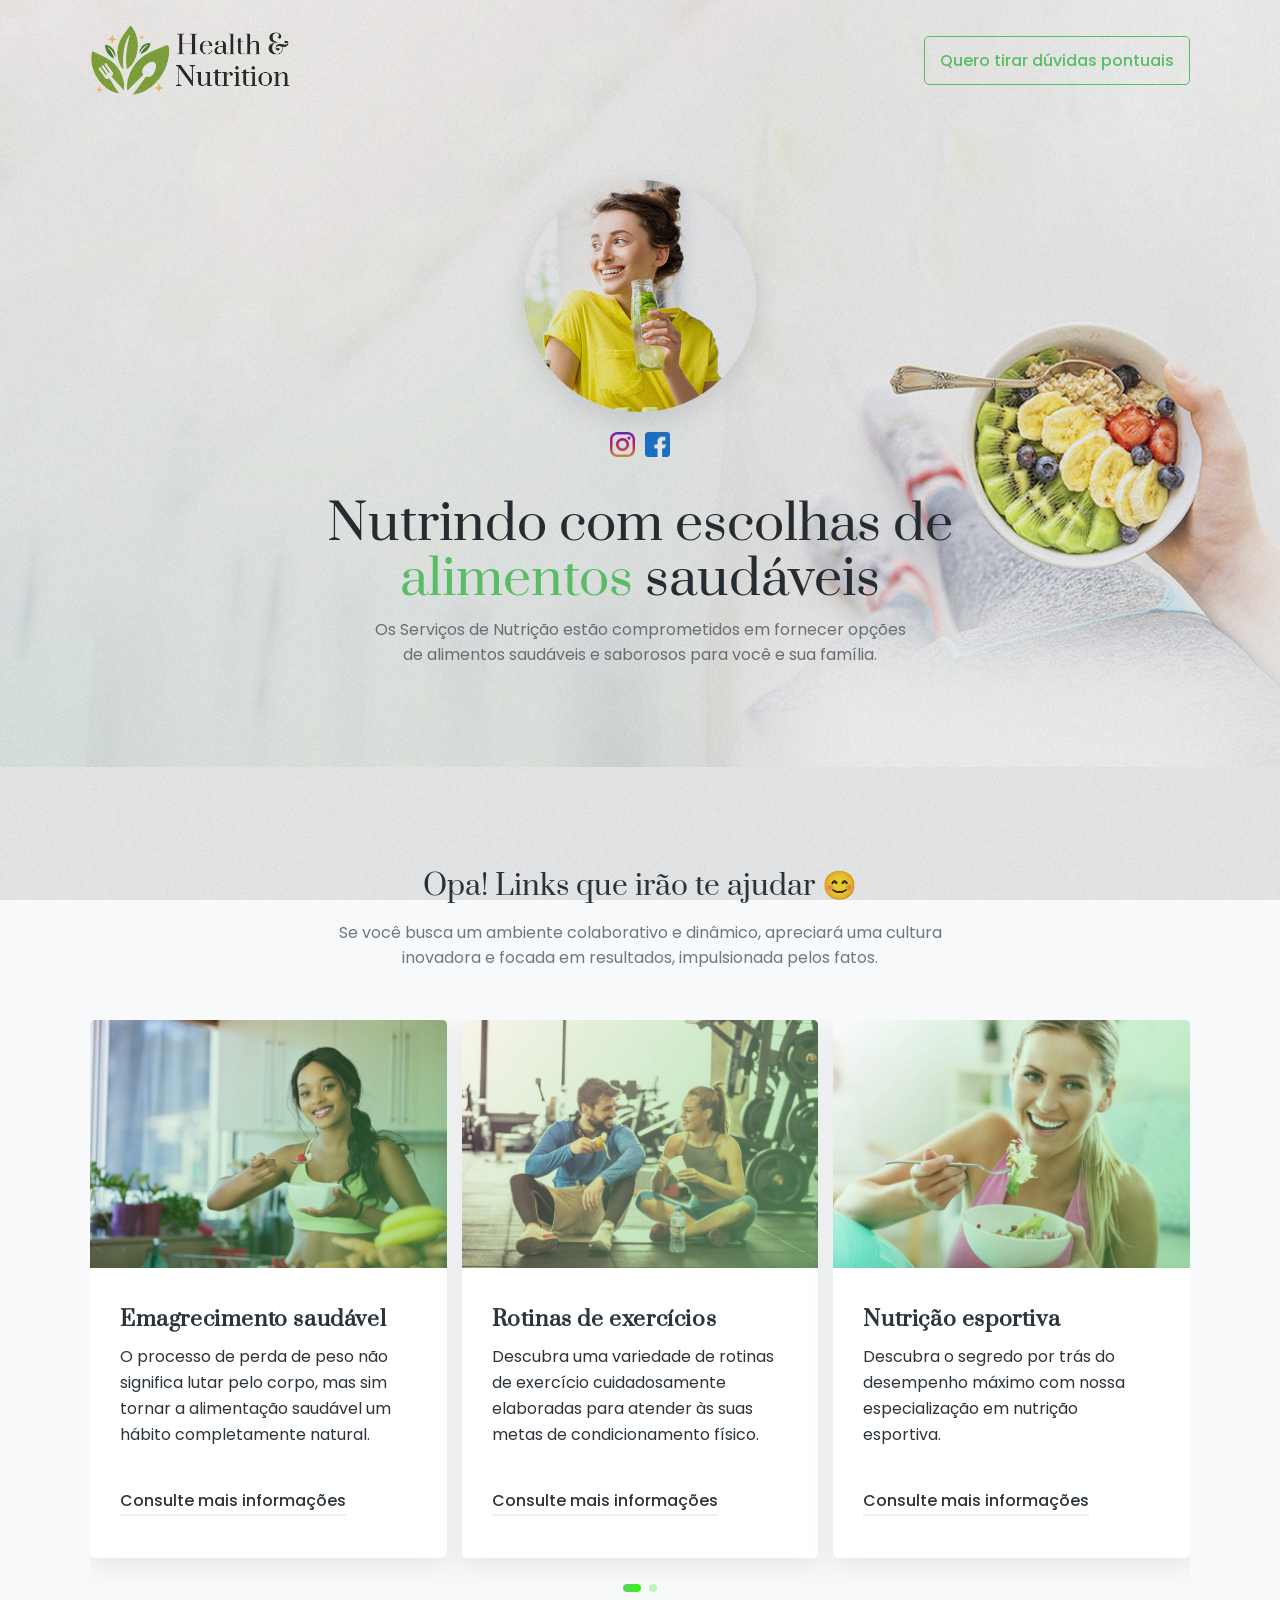
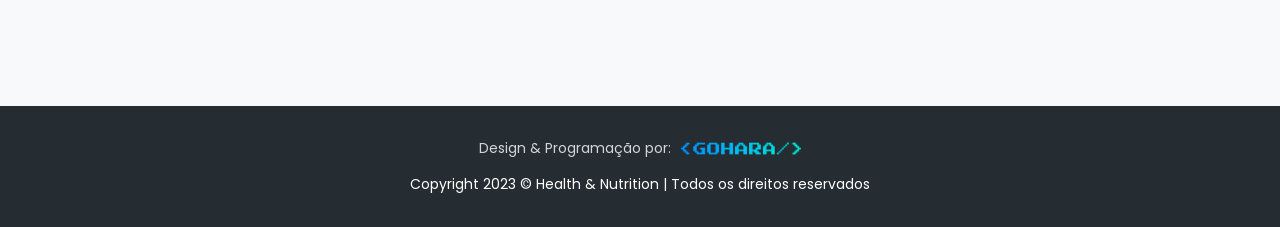
==== commit d71dc917: "Ajustes" ====
--- a/index.html
+++ b/index.html
@@ -18,27 +18,27 @@
     <link rel="stylesheet" href="./css/main.min.css">
     <!-- Primary Meta Tags -->
     <title>Health & Nutrition - Site Oficial</title>
-    <meta name="title" content="Base Clean" />
-    <meta name="description" content="Colocar descrição do projeto no qual esta trabalhando" />
+    <meta name="title" content="Health & Nutrition - Site Oficial" />
+    <meta name="description" content="Descubra uma fonte confiável de informações sobre saúde e nutrição no site oficial da Health & Nutrition. Encontre artigos, dicas, receitas saudáveis e orientações especializadas para melhorar seu bem-estar e qualidade de vida." />
     <!-- Open Graph / Facebook -->
     <meta property="og:type" content="website" />
-    <meta property="og:url" content="https://gohara.netlify.app/" />
-    <meta property="og:title" content="Base Clean" />
-    <meta property="og:description" content="Colocar descrição do projeto no qual esta trabalhando" />
-    <meta property="og:image" content="https://gohara.netlify.app/img/meta-tags.png" />
+    <meta property="og:url" content="https://pg-links-template-01.netlify.app/" />
+    <meta property="og:title" content="Health & Nutrition - Site Oficial" />
+    <meta property="og:description" content="Descubra uma fonte confiável de informações sobre saúde e nutrição no site oficial da Health & Nutrition. Encontre artigos, dicas, receitas saudáveis e orientações especializadas para melhorar seu bem-estar e qualidade de vida." />
+    <meta property="og:image" content="https://pg-links-template-01.netlify.app//img/meta-tags.png" />
     <!-- Twitter -->
     <meta property="twitter:card" content="summary_large_image" />
-    <meta property="twitter:url" content="https://gohara.netlify.app/" />
-    <meta property="twitter:title" content="Base Clean" />
-    <meta property="twitter:description" content="Colocar descrição do projeto no qual esta trabalhando" />
-    <meta property="twitter:image" content="https://gohara.netlify.app/img/meta-tags.png" />
+    <meta property="twitter:url" content="https://pg-links-template-01.netlify.app/" />
+    <meta property="twitter:title" content="Health & Nutrition - Site Oficial" />
+    <meta property="twitter:description" content="Descubra uma fonte confiável de informações sobre saúde e nutrição no site oficial da Health & Nutrition. Encontre artigos, dicas, receitas saudáveis e orientações especializadas para melhorar seu bem-estar e qualidade de vida." />
+    <meta property="twitter:image" content="https://pg-links-template-01.netlify.app//img/meta-tags.png" />
 </head>
 <body>
     <div class="noise"></div>
 
     <header id="js-header">
         <div class="container">
-            <a class="logo" href="./">
+            <a class="logo" id="logo" href="./">
                 <span class="ic-search">
                     <div class="alert-show">
                         É possível alterar esse título
@@ -57,9 +57,15 @@
                 </div>
                 <div class="s-hero-icons" data-aos="fade-down" data-aos-offset="0">
                     <ul>
-                        <a href="#">
-                            <li><img src="./img/instagram-icon-01.png" target="_blank" rel="noopener noreferrer" alt="Ícone do Instagram"></li>
-                            <li><img src="./img/facebook-icon-02.png" target="_blank" rel="noopener noreferrer" alt="Ícone do Facebook"></li>
+                        <a href="https://www.instagram.com/" target="_blank" rel="noopener noreferrer">
+                            <li>
+                                <img src="./img/instagram-icon-01.png" alt="Ícone do Instagram">
+                            </li>
+                        </a>
+                        <a href="https://www.facebook.com/" target="_blank" rel="noopener noreferrer">
+                            <li>
+                                <img src="./img/facebook-icon-02.png"  alt="Ícone do Facebook">
+                            </li>
                         </a>
                     </ul>
                 </div>
--- a/css/main.min.css
+++ b/css/main.min.css
@@ -1 +1 @@
-*{margin:0;padding:0;list-style:none;text-decoration:none;outline:none;border:none;box-sizing:border-box}img{max-width:100%;display:block}a{text-decoration:none}button{background-color:rgba(0,0,0,0);cursor:pointer}.noise{display:block;width:100vw;height:100vh;opacity:.11;background-image:url("../img/noise-animation.gif");overflow:hidden;position:fixed;top:0;left:0;pointer-events:none;z-index:2024}.container{width:100%;max-width:1130px;padding:0 15px;margin:0 auto}h1,h2,h3{font-family:"Prata",serif}p{font-family:"Poppins",sans-serif}.btn-orcamento{color:#61ce70;background-color:rgba(0,0,0,0);border:1px solid #61ce70;font-size:16px;font-weight:500;transition:all .3s ease;padding:11px 15px;border-radius:5px;font-family:"Poppins",sans-serif}.btn-orcamento:hover{color:#fff;background-color:#61ce70}@media(max-width: 500.1px){.btn-orcamento{font-size:14px}}@media(max-width: 320.1px){.btn-orcamento{font-size:14px;padding:10px 10px}}.btn-consulte-mais-informacoes{position:relative;color:#2b343b;background-color:rgba(0,0,0,0);font-size:16px;font-weight:500;transition:all .3s ease 0s;border-radius:5px;font-family:"Poppins",sans-serif}.btn-consulte-mais-informacoes:hover{color:#61ce70}.btn-consulte-mais-informacoes:hover:after{width:100%;right:auto;left:0}.btn-consulte-mais-informacoes:before{position:absolute;content:"";bottom:-3px;left:auto;right:0;width:100%;height:2px;background-color:#efefef;transition:all .3s ease 0s}.btn-consulte-mais-informacoes:after{position:absolute;content:"";bottom:-3px;left:auto;right:0;width:0;height:2px;background-color:#61ce70;transition:all .3s ease 0s}.ic-search{position:absolute;left:0;top:-30px;z-index:6;width:26px;height:16px;display:inline-block;vertical-align:-3px;background:url("data:image/svg+xml,%3Csvg fill='%23113966' xmlns='http://www.w3.org/2000/svg' xmlns:xlink='http://www.w3.org/1999/xlink' x='0px' y='0px' viewBox='0 0 510 510'%3E%3Cpath d='M255,0C114.75,0,0,114.75,0,255s114.75,255,255,255s255-114.75,255-255S395.25,0,255,0z M280.5,382.5h-51v-153h51V382.5z M280.5,178.5h-51v-51h51V178.5z'/%3E%3C/svg%3E") no-repeat}.ic-search .alert-show{position:absolute;margin-left:20px;background-color:#474e5f;border-radius:6px;padding:20px;color:#fff;font-size:12px;transform:scale(0.6);transform-origin:top left;opacity:0;visibility:hidden;transition:ease-in-out .2s;transition-delay:.2s;width:274px;font-weight:400;z-index:5}.ic-search:hover .alert-show{opacity:1;visibility:visible;transform:scale(1);transition-delay:0s}.ic-search .alert-show::before{position:absolute;top:10px;left:-5px;border-top:5px solid rgba(0,0,0,0);border-bottom:5px solid rgba(0,0,0,0);border-right:5px solid #474e5f}.ic-search .link{display:block;margin-top:20px;color:#fff;text-decoration:none}.ic-search .link::before{content:"";background-image:url("data:image/svg+xml,%3Csvg fill='%23fff' xmlns='http://www.w3.org/2000/svg' width='16' height='16' viewBox='0 0 16 16'%3E%3Cg transform='translate(0 -3)'%3E%3Cg transform='translate(-.258 2.742)'%3E%3Cpath d='M16.034 6.97l-2.049-.27a5.9 5.9 0 0 0-.574-1.383l1.256-1.647a.258.258 0 0 0-.022-.339l-1.46-1.46a.257.257 0 0 0-.339-.022L11.2 3.106a5.9 5.9 0 0 0-1.38-.574L9.546.482A.258.258 0 0 0 9.29.258H7.226a.258.258 0 0 0-.256.224l-.27 2.05a5.9 5.9 0 0 0-1.383.574L3.67 1.849a.257.257 0 0 0-.339.022l-1.46 1.46a.258.258 0 0 0-.022.339l1.257 1.643A5.9 5.9 0 0 0 2.532 6.7l-2.05.27a.258.258 0 0 0-.224.256V9.29a.258.258 0 0 0 .224.256l2.05.273a5.9 5.9 0 0 0 .573 1.381l-1.256 1.646a.258.258 0 0 0 .022.339l1.46 1.46a.258.258 0 0 0 .339.022l1.643-1.257a5.9 5.9 0 0 0 1.383.574l.273 2.05a.258.258 0 0 0 .256.224H9.29a.258.258 0 0 0 .256-.224l.273-2.05a5.9 5.9 0 0 0 1.383-.574l1.643 1.257a.258.258 0 0 0 .339-.022l1.46-1.46a.258.258 0 0 0 .022-.339L13.411 11.2a5.9 5.9 0 0 0 .574-1.383l2.05-.273a.258.258 0 0 0 .224-.256V7.226a.258.258 0 0 0-.225-.256zm-7.776 3.611a2.323 2.323 0 1 1 2.323-2.323 2.322 2.322 0 0 1-2.323 2.323z'%3E%3C/path%3E%3C/g%3E%3C/g%3E%3C/svg%3E");width:16px;height:16px;display:inline-block;margin-right:5px;vertical-align:-4px}header{position:fixed;top:0;left:0;width:100%;z-index:2022;padding-top:25px;transition:all .3s ease}header.fixed-menu{background-color:rgba(43,52,59,.968627451);padding-bottom:29px;transition:all .3s ease;overflow:hidden}header.fixed-menu .logo{background:url("../img/nutrition-logo.png") no-repeat center center;display:inline-block;width:200px;height:70px;background-size:100%;transition:background-image .3s}header .logo{display:inline-block;width:200px;height:70px;background:url("../img/nutrition-logo-black.png") no-repeat center center;background-size:100%;transition:background-image .3s}header .container{display:flex;align-items:center;justify-content:space-between}header .logo{z-index:35}header .logo img{width:100%;max-width:182px;min-width:182px}@media(max-width: 768px){header nav{max-width:100%;margin-left:0;display:flex;justify-content:flex-end}header nav ul{display:none}header .hamburger{display:block}}@media(max-width: 521px){header .logo{margin-bottom:20px}header .container{flex-direction:column;justify-content:center}}@media(max-width: 500.1px){header{padding-top:15px}header:before{left:-50%}header.fixed-menu{padding-bottom:15px}header.fixed-menu .logo{width:160px;height:60px}header .logo{width:160px;height:60px;margin-bottom:10px}}@media(max-width: 320.1px){header{padding:10px 0}header.fixed-menu{padding-bottom:15px}header.fixed-menu .logo{width:130px;height:45px}header .logo{width:130px;height:45px}}.s-hero{padding:180px 0 100px;background:url("../img/s-hero-background.png") no-repeat center center;background-size:cover;display:inline-block;width:100%;transition:background-image .3s}.s-hero-photo{border-radius:100%;height:232px;width:232px;overflow:hidden;display:flex;align-items:center;justify-content:center;position:relative;box-shadow:rgba(100,100,111,.2) 0px 7px 29px 0px}.s-hero-photo img{width:100%;height:auto}.s-hero-icons{display:flex;justify-content:center;width:100%;max-width:100%;margin-top:20px}.s-hero-icons ul a{display:flex}.s-hero-icons ul a li{transition:all .3s ease}@media(min-width: 768px){.s-hero-icons ul a li:hover{transform:scale(1.2)}}.s-hero-icons ul a li:not(:last-child){margin-right:10px}.s-hero-icons img{max-width:25px}.s-hero-center{width:100%;max-width:670px;text-align:center;margin:0 auto;display:flex;flex-direction:column;align-items:center;position:relative}.s-hero-center h1 span,.s-hero-center h3 span{color:#61ce70}.s-hero-center h1{color:#262d33;font-size:50px;font-style:normal;font-weight:400;line-height:1.1;margin:40px 0 10px}.s-hero-center p{color:#6f787e;font-size:16px;font-style:normal;font-weight:400;line-height:normal;max-width:550px;margin:0 auto}@media(max-width: 768px){.s-hero-center h1{font-size:40px}}@media(max-width: 500.1px){.s-hero{padding:170px 0 100px}.s-hero-bg-mobile{padding:230px 0 100px;background:url("../img/s-hero-background-mobile.png") no-repeat center center;background-size:cover;display:inline-block;width:100%;transition:background-image .3s}.s-hero-center h1{font-size:28px}}@media(max-width: 320.1px){.s-hero{padding:180px 0 100px}.s-hero-photo{height:150px;width:150px}.s-hero-center h1{margin:20px 0 10px;font-size:22px}.s-hero-center p{font-size:15px}.s-hero-icons img{max-width:20px}}.s-links{padding:100px 0;background-color:#f8f9fa}.s-links-bottom .swiper-pagination{position:relative;text-align:center;margin-top:30px;flex:1}.s-links-bottom .swiper-pagination .swiper-pagination-bullet{background:#019bfc;background:linear-gradient(90deg, rgb(1, 155, 252) 0%, rgb(1, 219, 224) 100%);opacity:.3;border-radius:12px;transition:all .3s}.s-links-bottom .swiper-pagination .swiper-pagination-bullet-active{opacity:1;width:17.23px}.s-links-titles{margin-bottom:40px;text-align:center;width:100%;max-width:650px;margin:0 auto}.s-links-titles h2{color:#2b343b;font-size:28px;font-style:normal;font-weight:400;line-height:normal;margin-bottom:15px}.s-links-titles p{color:#6f787e;font-size:16px;font-style:normal;font-weight:400;line-height:normal}.s-links-item{width:100%;max-width:370px;border-radius:5px;overflow:hidden;box-shadow:rgba(149,157,165,.2) 0px 8px 24px}.s-links-item figure{position:relative}.s-links-item figure:after{content:"";top:0;position:absolute;background:linear-gradient(306deg, rgba(97, 206, 112, 0.5411764706) 0%, rgba(70, 73, 140, 0) 100%);width:100%;height:100%;z-index:1;opacity:1;transition:opacity .3s ease}.s-links-info{padding:37px 30px 45px 30px;background-color:#fff;box-shadow:0 0 10px 0 rgba(43,52,59,.05)}.s-links-info h3{font-weight:700;margin-bottom:10px;letter-spacing:.6px;color:#2b343b;font-size:21px}.s-links-info p{color:#2b343b;font-size:16px;font-style:normal;font-weight:400;line-height:26px;min-height:84px}.s-links-info a{margin-top:40px;display:inline-block}.s-links .slide-links{overflow:hidden;margin-top:50px}.s-links .slide-links .swiper-pagination{position:relative;text-align:center;margin-top:30px;flex:1}.s-links .slide-links .swiper-pagination .swiper-pagination-bullet{background:#61ce70;background:linear-gradient(90deg, #61ce70 0%, rgb(45, 252, 1) 100%);opacity:.3;border-radius:12px;transition:all .3s}.s-links .slide-links .swiper-pagination .swiper-pagination-bullet-active{opacity:1;width:17.23px}@media(max-width: 500.1px){.s-links{padding:50px 0}.s-links-titles h2{font-size:24px}}@media(max-width: 320.1px){.s-links-titles h2{font-size:22px}.s-links-titles p{font-size:15px}}.s-404,body{height:100vh}#page-404 body{background:url("../img/pg-not-found-bg.jpg") no-repeat center center/cover}.s-404{display:flex;align-items:center;justify-content:space-between;width:100%;max-width:42%;margin:0 auto}.s-404 main{max-width:23.75rem;color:#d6d6f2}.s-404 aside{display:flex;align-items:center}.s-404 h1{font-size:2.5rem;line-height:120%}.s-404 p{margin-top:1.5rem;font-size:1.25rem;font-weight:300;line-height:140%}.s-404 .button-wrapper{margin-top:3.5rem;display:flex;align-items:center;gap:1rem}.s-404 .button-wrapper .btn{display:flex;align-items:center;justify-content:center;padding:.75rem 1.5rem;background:#151557;border-radius:62.4375rem;color:#e2e2f5;font-weight:500;line-height:140%;text-transform:uppercase}.s-404 .button-wrapper .btn:hover{background:#212187}footer{background-color:#252d32}footer .container{display:flex;align-items:center;justify-content:center;flex-direction:column;padding:2rem 0}footer .msg{display:flex;align-items:center;justify-content:center;width:100%;max-width:100%;margin-bottom:15px}footer .msg .image{max-width:120px}footer .msg p{margin-right:10px;font-weight:400;font-size:14px;line-height:150%;color:#fff;opacity:.8;text-align:left}footer .partners{width:100%;max-width:100%;text-align:center}footer .partners .copy{font-size:14px;color:#fff}@media(max-width: 500.1px){footer .msg{flex-direction:column}footer .msg p{margin-right:0;margin-bottom:5px}}+*{margin:0;padding:0;list-style:none;text-decoration:none;outline:none;border:none;box-sizing:border-box}img{max-width:100%;display:block}a{text-decoration:none}button{background-color:rgba(0,0,0,0);cursor:pointer}.noise{display:block;width:100vw;height:100vh;opacity:.11;background-image:url("../img/noise-animation.gif");overflow:hidden;position:fixed;top:0;left:0;pointer-events:none;z-index:2024}.container{width:100%;max-width:1130px;padding:0 15px;margin:0 auto}h1,h2,h3{font-family:"Prata",serif}p{font-family:"Poppins",sans-serif}.btn-orcamento{color:#61ce70;background-color:rgba(0,0,0,0);border:1px solid #61ce70;font-size:16px;font-weight:500;transition:all .3s ease;padding:11px 15px;border-radius:5px;font-family:"Poppins",sans-serif}.btn-orcamento:hover{color:#fff;background-color:#61ce70}@media(max-width: 500.1px){.btn-orcamento{font-size:14px}}@media(max-width: 320.1px){.btn-orcamento{font-size:14px;padding:10px 10px}}.btn-consulte-mais-informacoes{position:relative;color:#2b343b;background-color:rgba(0,0,0,0);font-size:16px;font-weight:500;transition:all .3s ease 0s;border-radius:5px;font-family:"Poppins",sans-serif}.btn-consulte-mais-informacoes:hover{color:#61ce70}.btn-consulte-mais-informacoes:hover:after{width:100%;right:auto;left:0}.btn-consulte-mais-informacoes:before{position:absolute;content:"";bottom:-3px;left:auto;right:0;width:100%;height:2px;background-color:#efefef;transition:all .3s ease 0s}.btn-consulte-mais-informacoes:after{position:absolute;content:"";bottom:-3px;left:auto;right:0;width:0;height:2px;background-color:#61ce70;transition:all .3s ease 0s}.ic-search{position:absolute;left:0;top:-30px;z-index:6;width:26px;height:16px;display:inline-block;vertical-align:-3px;background:url("data:image/svg+xml,%3Csvg fill='%23113966' xmlns='http://www.w3.org/2000/svg' xmlns:xlink='http://www.w3.org/1999/xlink' x='0px' y='0px' viewBox='0 0 510 510'%3E%3Cpath d='M255,0C114.75,0,0,114.75,0,255s114.75,255,255,255s255-114.75,255-255S395.25,0,255,0z M280.5,382.5h-51v-153h51V382.5z M280.5,178.5h-51v-51h51V178.5z'/%3E%3C/svg%3E") no-repeat}.ic-search .alert-show{position:absolute;margin-left:20px;background-color:#474e5f;border-radius:6px;padding:20px;color:#fff;font-size:12px;transform:scale(0.6);transform-origin:top left;opacity:0;visibility:hidden;transition:ease-in-out .2s;transition-delay:.2s;width:274px;font-weight:400;z-index:5}.ic-search:hover .alert-show{opacity:1;visibility:visible;transform:scale(1);transition-delay:0s}.ic-search .alert-show::before{position:absolute;top:10px;left:-5px;border-top:5px solid rgba(0,0,0,0);border-bottom:5px solid rgba(0,0,0,0);border-right:5px solid #474e5f}.ic-search .link{display:block;margin-top:20px;color:#fff;text-decoration:none}.ic-search .link::before{content:"";background-image:url("data:image/svg+xml,%3Csvg fill='%23fff' xmlns='http://www.w3.org/2000/svg' width='16' height='16' viewBox='0 0 16 16'%3E%3Cg transform='translate(0 -3)'%3E%3Cg transform='translate(-.258 2.742)'%3E%3Cpath d='M16.034 6.97l-2.049-.27a5.9 5.9 0 0 0-.574-1.383l1.256-1.647a.258.258 0 0 0-.022-.339l-1.46-1.46a.257.257 0 0 0-.339-.022L11.2 3.106a5.9 5.9 0 0 0-1.38-.574L9.546.482A.258.258 0 0 0 9.29.258H7.226a.258.258 0 0 0-.256.224l-.27 2.05a5.9 5.9 0 0 0-1.383.574L3.67 1.849a.257.257 0 0 0-.339.022l-1.46 1.46a.258.258 0 0 0-.022.339l1.257 1.643A5.9 5.9 0 0 0 2.532 6.7l-2.05.27a.258.258 0 0 0-.224.256V9.29a.258.258 0 0 0 .224.256l2.05.273a5.9 5.9 0 0 0 .573 1.381l-1.256 1.646a.258.258 0 0 0 .022.339l1.46 1.46a.258.258 0 0 0 .339.022l1.643-1.257a5.9 5.9 0 0 0 1.383.574l.273 2.05a.258.258 0 0 0 .256.224H9.29a.258.258 0 0 0 .256-.224l.273-2.05a5.9 5.9 0 0 0 1.383-.574l1.643 1.257a.258.258 0 0 0 .339-.022l1.46-1.46a.258.258 0 0 0 .022-.339L13.411 11.2a5.9 5.9 0 0 0 .574-1.383l2.05-.273a.258.258 0 0 0 .224-.256V7.226a.258.258 0 0 0-.225-.256zm-7.776 3.611a2.323 2.323 0 1 1 2.323-2.323 2.322 2.322 0 0 1-2.323 2.323z'%3E%3C/path%3E%3C/g%3E%3C/g%3E%3C/svg%3E");width:16px;height:16px;display:inline-block;margin-right:5px;vertical-align:-4px}header{position:fixed;top:0;left:0;width:100%;z-index:2022;padding-top:25px;transition:all .3s ease}header.fixed-menu{background-color:rgba(43,52,59,.968627451);padding-bottom:29px;transition:all .3s ease;overflow:hidden}header.fixed-menu .logo{background:url("../img/nutrition-logo.png") no-repeat center center;display:inline-block;width:200px;height:70px;background-size:100%;transition:background-image .3s}header .logo{display:inline-block;width:200px;height:70px;background:url("../img/nutrition-logo-black.png") no-repeat center center;background-size:100%;transition:background-image .3s}header .container{display:flex;align-items:center;justify-content:space-between}header .logo{z-index:35}header .logo img{width:100%;max-width:182px;min-width:182px}@media(max-width: 768px){header nav{max-width:100%;margin-left:0;display:flex;justify-content:flex-end}header nav ul{display:none}header .hamburger{display:block}}@media(max-width: 521px){header .logo{margin-bottom:20px}header .container{flex-direction:column;justify-content:center}}@media(max-width: 500.1px){header{padding-top:15px}header:before{left:-50%}header.fixed-menu{padding-bottom:15px}header.fixed-menu .logo{width:160px;height:60px}header .logo{width:160px;height:60px;margin-bottom:10px}}@media(max-width: 320.1px){header{padding:10px 0}header.fixed-menu{padding-bottom:15px}header.fixed-menu .logo{width:130px;height:45px}header .logo{width:130px;height:45px}}.s-hero{padding:180px 0 100px;background:url("../img/s-hero-background.png") no-repeat center center;background-size:cover;display:inline-block;width:100%;transition:background-image .3s}.s-hero-photo{border-radius:100%;height:232px;width:232px;overflow:hidden;display:flex;align-items:center;justify-content:center;position:relative;box-shadow:rgba(100,100,111,.2) 0px 7px 29px 0px}.s-hero-photo img{width:100%;height:auto}.s-hero-icons{width:100%;max-width:100%;margin-top:20px}.s-hero-icons ul{display:flex;justify-content:center}.s-hero-icons ul a{display:flex}.s-hero-icons ul a:not(:last-child){margin-right:10px}.s-hero-icons ul a li{transition:all .3s ease}@media(min-width: 768px){.s-hero-icons ul a li:hover{transform:scale(1.2)}}.s-hero-icons img{max-width:25px}.s-hero-center{width:100%;max-width:670px;text-align:center;margin:0 auto;display:flex;flex-direction:column;align-items:center;position:relative}.s-hero-center h1 span,.s-hero-center h3 span{color:#61ce70}.s-hero-center h1{color:#262d33;font-size:50px;font-style:normal;font-weight:400;line-height:1.1;margin:40px 0 10px}.s-hero-center p{color:#6f787e;font-size:16px;font-style:normal;font-weight:400;line-height:normal;max-width:550px;margin:0 auto}@media(max-width: 768px){.s-hero-center h1{font-size:40px}}@media(max-width: 500.1px){.s-hero{padding:170px 0 100px}.s-hero-bg-mobile{padding:230px 0 100px;background:url("../img/s-hero-background-mobile.png") no-repeat center center;background-size:cover;display:inline-block;width:100%;transition:background-image .3s}.s-hero-center h1{font-size:28px}}@media(max-width: 320.1px){.s-hero{padding:180px 0 100px}.s-hero-photo{height:150px;width:150px}.s-hero-center h1{margin:20px 0 10px;font-size:22px}.s-hero-center p{font-size:15px}.s-hero-icons img{max-width:20px}}.s-links{padding:100px 0;background-color:#f8f9fa}.s-links-bottom .swiper-pagination{position:relative;text-align:center;margin-top:30px;flex:1}.s-links-bottom .swiper-pagination .swiper-pagination-bullet{background:#019bfc;background:linear-gradient(90deg, rgb(1, 155, 252) 0%, rgb(1, 219, 224) 100%);opacity:.3;border-radius:12px;transition:all .3s}.s-links-bottom .swiper-pagination .swiper-pagination-bullet-active{opacity:1;width:17.23px}.s-links-titles{margin-bottom:40px;text-align:center;width:100%;max-width:650px;margin:0 auto}.s-links-titles h2{color:#2b343b;font-size:28px;font-style:normal;font-weight:400;line-height:normal;margin-bottom:15px}.s-links-titles p{color:#6f787e;font-size:16px;font-style:normal;font-weight:400;line-height:normal}.s-links-item{width:100%;max-width:370px;border-radius:5px;overflow:hidden;box-shadow:rgba(149,157,165,.2) 0px 8px 24px}.s-links-item figure{position:relative}.s-links-item figure:after{content:"";top:0;position:absolute;background:linear-gradient(306deg, rgba(97, 206, 112, 0.5411764706) 0%, rgba(70, 73, 140, 0) 100%);width:100%;height:100%;z-index:1;opacity:1;transition:opacity .3s ease}.s-links-info{padding:37px 30px 45px 30px;background-color:#fff;box-shadow:0 0 10px 0 rgba(43,52,59,.05)}.s-links-info h3{font-weight:700;margin-bottom:10px;letter-spacing:.6px;color:#2b343b;font-size:21px}.s-links-info p{color:#2b343b;font-size:16px;font-style:normal;font-weight:400;line-height:26px;min-height:84px}.s-links-info a{margin-top:40px;display:inline-block}.s-links .slide-links{overflow:hidden;margin-top:50px}.s-links .slide-links .swiper-pagination{position:relative;text-align:center;margin-top:30px;flex:1}.s-links .slide-links .swiper-pagination .swiper-pagination-bullet{background:#61ce70;background:linear-gradient(90deg, #61ce70 0%, rgb(45, 252, 1) 100%);opacity:.3;border-radius:12px;transition:all .3s}.s-links .slide-links .swiper-pagination .swiper-pagination-bullet-active{opacity:1;width:17.23px}@media(max-width: 500.1px){.s-links{padding:50px 0}.s-links-titles h2{font-size:24px}.s-links-info h3{font-size:19px}.s-links-info p{font-size:15px}}@media(max-width: 320.1px){.s-links-titles h2{font-size:22px}.s-links-titles p{font-size:15px}}.s-404,body{height:100vh}#page-404 body{background:url("../img/pg-not-found-bg.jpg") no-repeat center center/cover}.s-404{display:flex;align-items:center;justify-content:space-between;width:100%;max-width:42%;margin:0 auto}.s-404 main{max-width:23.75rem;color:#d6d6f2}.s-404 aside{display:flex;align-items:center}.s-404 h1{font-size:2.5rem;line-height:120%}.s-404 p{margin-top:1.5rem;font-size:1.25rem;font-weight:300;line-height:140%}.s-404 .button-wrapper{margin-top:3.5rem;display:flex;align-items:center;gap:1rem}.s-404 .button-wrapper .btn{display:flex;align-items:center;justify-content:center;padding:.75rem 1.5rem;background:#151557;border-radius:62.4375rem;color:#e2e2f5;font-weight:500;line-height:140%;text-transform:uppercase}.s-404 .button-wrapper .btn:hover{background:#212187}footer{background-color:#252d32}footer .container{display:flex;align-items:center;justify-content:center;flex-direction:column;padding:2rem 0}footer .msg{display:flex;align-items:center;justify-content:center;width:100%;max-width:100%;margin-bottom:15px}footer .msg .image{max-width:120px}footer .msg p{margin-right:10px;font-weight:400;font-size:14px;line-height:150%;color:#fff;opacity:.8;text-align:left}footer .partners{width:100%;max-width:100%;text-align:center}footer .partners .copy{font-size:14px;color:#fff}@media(max-width: 500.1px){footer .msg{flex-direction:column}footer .msg p{margin-right:0;margin-bottom:5px}}
